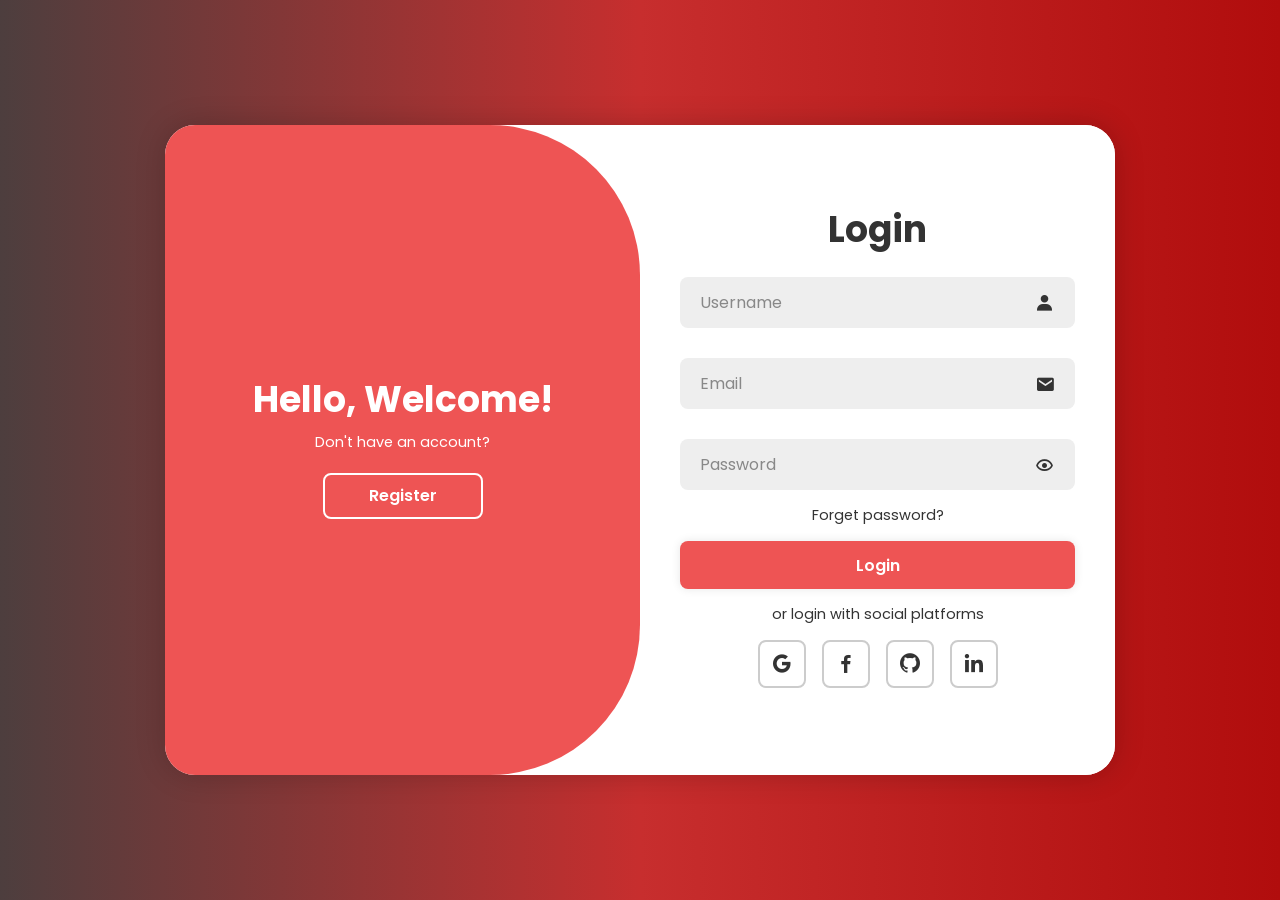
==== Modernlogin1/index.html @ 142dfd2f "first commit" ====
<!doctype html>
<html lang="en">
  <head>
    <meta charset="UTF-8" />
    <meta name="viewport" content="width=device-width, initial-scale=1.0" />
    <title>Login/Signup Form</title>
    <link rel="stylesheet" href="style.css" />
    <link
      href="https://unpkg.com/boxicons@2.1.4/css/boxicons.min.css"
      rel="stylesheet"
    />
  </head>
  <body>
    <!--modern login -->
    <div class="container">
      <!-- login Form -->
      <div class="form-box login">
        <form action="#">
          <h1>Login</h1>
          <div class="input-box">
            <input type="text" id="lu" placeholder="Username" required />
            <i class="bx bxs-user"></i>
            <div class="error"></div>
          </div>
          <div class="input-box">
            <input type="email" id="le" placeholder="Email" required />
            <i class="bx bxs-envelope"></i>
            <div class="error"></div>
          </div>
          <div class="input-box">
            <input type="password" id="lp" placeholder="Password" required />
             
            <i class="bx bx-show toggle-password" onclick="togglePassword('lp', this)"></i>
            <div class="error"></div>
          </div>
          <div class="forgot-link">
            <a href="#"
              ><p class="fp" onclick="Forget()">Forget password?</p></a
            >
          </div>
          <button type="submit" class="btn" onclick="Login(event)">
            Login
          </button>
          <p>or login with social platforms</p>
          <div class="social-icons">
            <a href="https://www.google.com/" target="_blank"
              ><i class="bx bxl-google"></i
            ></a>
            <a href="https://www.facebook.com/" target="_blank"
              ><i class="bx bxl-facebook"></i
            ></a>
            <a href="https://git-scm.com/install/windows" target="_blank"
              ><i class="bx bxl-github"></i
            ></a>
            <a
              href="https://www.linkedin.com/in/ramya-kannan-345533237"
              target="_blank"
              ><i class="bx bxl-linkedin"></i
            ></a>
          </div>
        </form>
      </div>
      <!-- Register form -->
      <div class="form-box register">
        <form action="#">
          <h1>Registration</h1>
          <div class="input-box">
            <input type="text" id="ru" placeholder="Username" required />
            <i class="bx bxs-user"></i>
            <div class="error"></div>
          </div>
          <div class="input-box">
            <input type="email" id="re" placeholder="Email" required />
            <i class="bx bxs-envelope"></i>
            <div class="error"></div>
          </div>
          <div class="input-box">
            <input type="password" id="rp" placeholder="Password" required />
         
            <i class="bx bx-show toggle-password" onclick="togglePassword('rp', this)"></i>
            <div class="error"></div>
          </div>
          <div class="input-box">
            <input
              type="password"
              id="rrp"
              placeholder="Re-type Password"
              required
            />
            
            <i class="bx bx-show toggle-password" onclick="togglePassword('rrp', this)"></i>
            <div class="error"></div>
          </div>
          <button type="submit" class="btn" onclick="Register(event)">
            Register
          </button>
          <p>or register with social platforms</p>
          <div class="social-icons">
            <a href="https://www.google.com/" target="_blank"
              ><i class="bx bxl-google"></i
            ></a>
            <a href="https://www.facebook.com/" target="_blank"
              ><i class="bx bxl-facebook"></i
            ></a>
            <a href="https://git-scm.com/install/windows" target="_blank"
              ><i class="bx bxl-github"></i
            ></a>
            <a
              href="https://www.linkedin.com/in/ramya-kannan-345533237"
              target="_blank"
              ><i class="bx bxl-linkedin"></i
            ></a>
          </div>
        </form>
      </div>
      <!-- Forgot Password Form -->
      <div class="form-box forget">
        <form action="#">
          <h1>Forgot Password</h1>

          <div class="input-box">
            <input
              type="email"
              id="fe"
              placeholder="Enter your email"
              required
            />
            <i class="bx bxs-envelope"></i>
            <div class="error"></div>
          </div>

          <button type="submit" class="btn" onclick="Forget(event)">
            Send Reset Link
          </button>

          <p>Remember password?</p>
          <button type="button" class="btn login-btn2">Back to Login</button>
        </form>
      </div>

      <div class="toggle-box">
        <!-- toggle box left -->
        <div class="toggle-panel toggle-left">
          <h1>Hello, Welcome!</h1>
          <p>Don't have an account?</p>
          <button class="btn register-btn">Register</button>
        </div>
        <!-- toggle box right -->
        <div class="toggle-panel toggle-right">
          <h1>Welcome Back!</h1>
          <p>Already have an account?</p>
          <button class="btn login-btn">Login</button>
        </div>
      </div>
    </div>
 
    <script src="index.js"></script>
  </body>
</html>
---- Modernlogin1/style.css ----
@import url("https://fonts.googleapis.com/css2?family=Poppins:ital,wght@0,100;0,200;0,300;0,400;0,500;0,600;0,700;0,800;0,900;1,100;1,200;1,300;1,400;1,500;1,600;1,700;1,800;1,900&display=swap");

* {
  margin: 0;
  padding: 0;
  box-sizing: border-box;
  font-family: "Poppins", sans-serif;
  text-decoration: none;
  list-style: none;
}

body {
  display: flex;
  justify-content: center;
  align-items: center;
  min-height: 100vh;
  background: linear-gradient(90deg, #4d3e3e, #c72e2e, #b10d0d);
}

.container {
  position: relative;
  width: 950px;
  height: 650px;
  background: #fff;
  margin: 20px;
  border-radius: 30px;
  box-shadow: 0 0 30px rgba(0, 0, 0, 0.2);
  overflow: hidden;
}

.container h1 {
  font-size: 36px;
  margin: -10px 0;
}

.container p {
  font-size: 14.5px;
  margin: 15px 0;
}

form {
  width: 100%;
}

.form-box {
  position: absolute;
  right: 0;
  width: 50%;
  height: 100%;
  background: #fff;
  display: flex;
  align-items: center;
  color: #333;
  text-align: center;
  padding: 40px;
  z-index: 1;
  transition: 0.6s ease-in-out 1.2s, visibility 0s 1s;
}

.container.active .form-box {
  right: 50%;
}

.form-box.register {
  visibility: hidden;
}
.container.active .form-box.register {
  visibility: visible;
}

.input-box {
  position: relative;
  margin: 30px 0;
}

.input-box input {
  width: 100%;
  padding: 13px 50px 13px 20px;
  background: #eee;
  border-radius: 8px;
  border: none;
  outline: none;
  font-size: 16px;
  color: #333;
  font-weight: 500;
}

.input-box input::placeholder {
  color: #888;
  font-weight: 400;
}

.input-box i {
  position: absolute;
  right: 20px;
  top: 50%;
  transform: translateY(-50%);
  font-size: 20px;
}

.forgot-link {
  margin: -15px 0 15px;
}
.forgot-link a {
  font-size: 14.5px;
  color: #333;
}

.btn {
  width: 100%;
  height: 48px;
  background:#ee5454;
  border-radius: 8px;
  box-shadow: 0 0 10px rgba(0, 0, 0, 0.1);
  border: none;
  cursor: pointer;
  font-size: 16px;
  color: #fff;
  font-weight: 600;
}

.social-icons {
  display: flex;
  justify-content: center;
}

.social-icons a {
  display: inline-flex;
  padding: 10px;
  border: 2px solid #ccc;
  border-radius: 8px;
  font-size: 24px;
  color: #333;
  margin: 0 8px;
}

.toggle-box {
  position: absolute;
  width: 100%;
  height: 100%;
}

.toggle-box::before {
  content: "";
  position: absolute;
  left: -250%;
  width: 300%;
  height: 100%;
  background: #ee5454;
  /* border: 2px solid red; */
  border-radius: 150px;
  z-index: 2;
  transition: 1.8s ease-in-out;
}

.container.active .toggle-box::before {
  left: 50%;
}

.toggle-panel {
  position: absolute;
  width: 50%;
  height: 100%;
  /* background: seagreen; */
  color: #fff;
  display: flex;
  flex-direction: column;
  justify-content: center;
  align-items: center;
  z-index: 2;
  transition: 0.6s ease-in-out;
}

.toggle-panel.toggle-left {
  left: 0;
  transition-delay: 1.2s;
}
.container.active .toggle-panel.toggle-left {
  left: -50%;
  transition-delay: 0.6s;
}

.toggle-panel.toggle-right {
  right: -50%;
  transition-delay: 0.6s;
}
.container.active .toggle-panel.toggle-right {
  right: 0;
  transition-delay: 1.2s;
}

.toggle-panel p {
  margin-bottom: 20px;
}

.toggle-panel .btn {
  width: 160px;
  height: 46px;
  background: transparent;
  border: 2px solid #fff;
  box-shadow: none;
}

@media screen and (max-width: 650px) {
  .container {
    height: calc(100vh - 40px);
  }

  .form-box {
    bottom: 0;
    width: 100%;
    height: 70%;
  }

  .container.active .form-box {
    right: 0;
    bottom: 30%;
  }

  .toggle-box::before {
    left: 0;
    top: -270%;
    width: 100%;
    height: 300%;
    border-radius: 20vw;
  }

  .container.active .toggle-box::before {
    left: 0;
    top: 70%;
  }

  .container.active .toggle-panel.toggle-left {
    left: 0;
    top: -30%;
  }

  .toggle-panel {
    width: 100%;
    height: 30%;
  }
  .toggle-panel.toggle-left {
    top: 0;
  }
  .toggle-panel.toggle-right {
    right: 0;
    bottom: -30%;
  }

  .container.active .toggle-panel.toggle-right {
    bottom: 0;
  }
}

/* @media screen and (max-width: 400px) {
  .form-box {
    padding: 20px;
  }

  .toggle-panel h1 {
    font-size: 30px;
  }
} */
 @media screen and (max-width:400px){

.container{
width:100%;
margin:10px;
}

.form-box{
padding:18px;
}

.container h1{
font-size:22px;
}

.input-box input{
font-size:13px;
padding:10px 35px 10px 12px;
}

.btn{
height:40px;
font-size:13px;
}

.toggle-panel h1{
font-size:22px;
}

.toggle-panel p{
font-size:12px;
}

}


 

.input-box input:focus{
     outline:none;
  border-color:#207d99;
  box-shadow:0 0 0 2px rgba(121,32,153,0.15);
}
.input-box .error{
    color:rgb(242, 18, 18);
    font-size:16px;
    text-align: left;
 
}
/* forget password hidden css */
/* hide forget form initially */
/* Hide login & register when forget is active */
.container.forget .form-box.login,
.container.forget .form-box.register{
  visibility: hidden;
}

/* Show forgot password form */
.form-box.forget{
  visibility: hidden;
  right:10%;
}

.container.forget .form-box.forget{
  visibility: visible;
  right: 0;
  width: 50%;
  z-index: 5;
}

/* Hide toggle animation when forget is active */
/* .container.forget .toggle-box,
.container.forget .toggle-panel{
  display: none;
} */
/* dynamic class add in js  */
.input-box.success input{
    border-color: #0cc477;
}

.input-box.error input{
    border-color:rgb(206, 67, 67);
}
/* pasword icon */
.toggle-password {
  position: absolute;
  right: 40px;
  cursor: pointer;
  font-size: 18px;
}
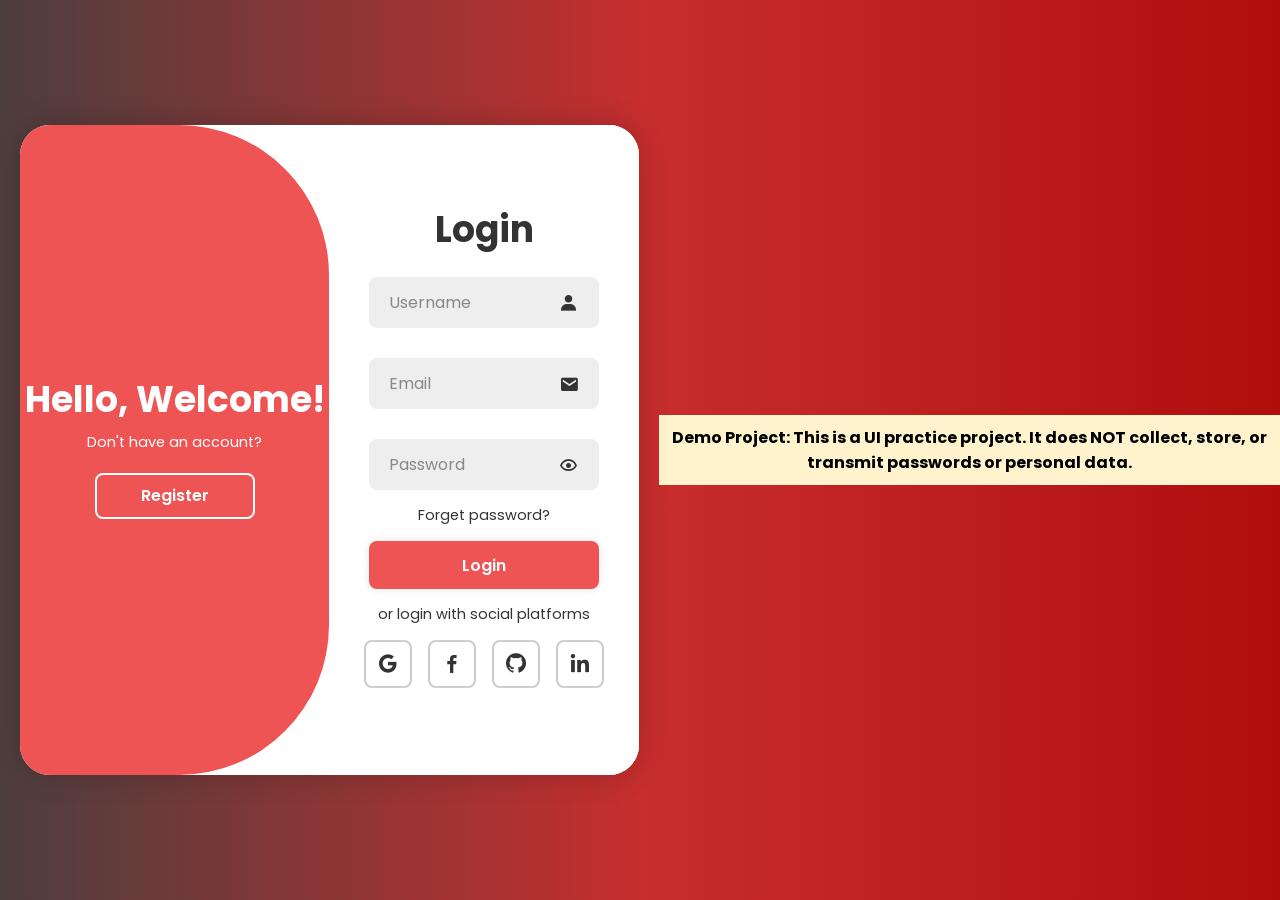
==== commit 52d71c8b: "Update index.html with meta tag and demo notice Added meta tag for robots and updated title. Include" ====
--- a/Modernlogin1/index.html
+++ b/Modernlogin1/index.html
@@ -2,8 +2,8 @@
 <html lang="en">
   <head>
     <meta charset="UTF-8" />
-    <meta name="viewport" content="width=device-width, initial-scale=1.0" />
-    <title>Login/Signup Form</title>
+  <meta name="robots" content="noindex,nofollow">
+   <title>Frontend Demo – Login UI</title>
     <link rel="stylesheet" href="style.css" />
     <link
       href="https://unpkg.com/boxicons@2.1.4/css/boxicons.min.css"
@@ -153,7 +153,10 @@
         </div>
       </div>
     </div>
- 
+ <div style="background:#fff3cd;padding:10px;text-align:center;font-weight:bold;">
+Demo Project: This is a UI practice project.  
+It does NOT collect, store, or transmit passwords or personal data.
+</div>
     <script src="index.js"></script>
   </body>
 </html>
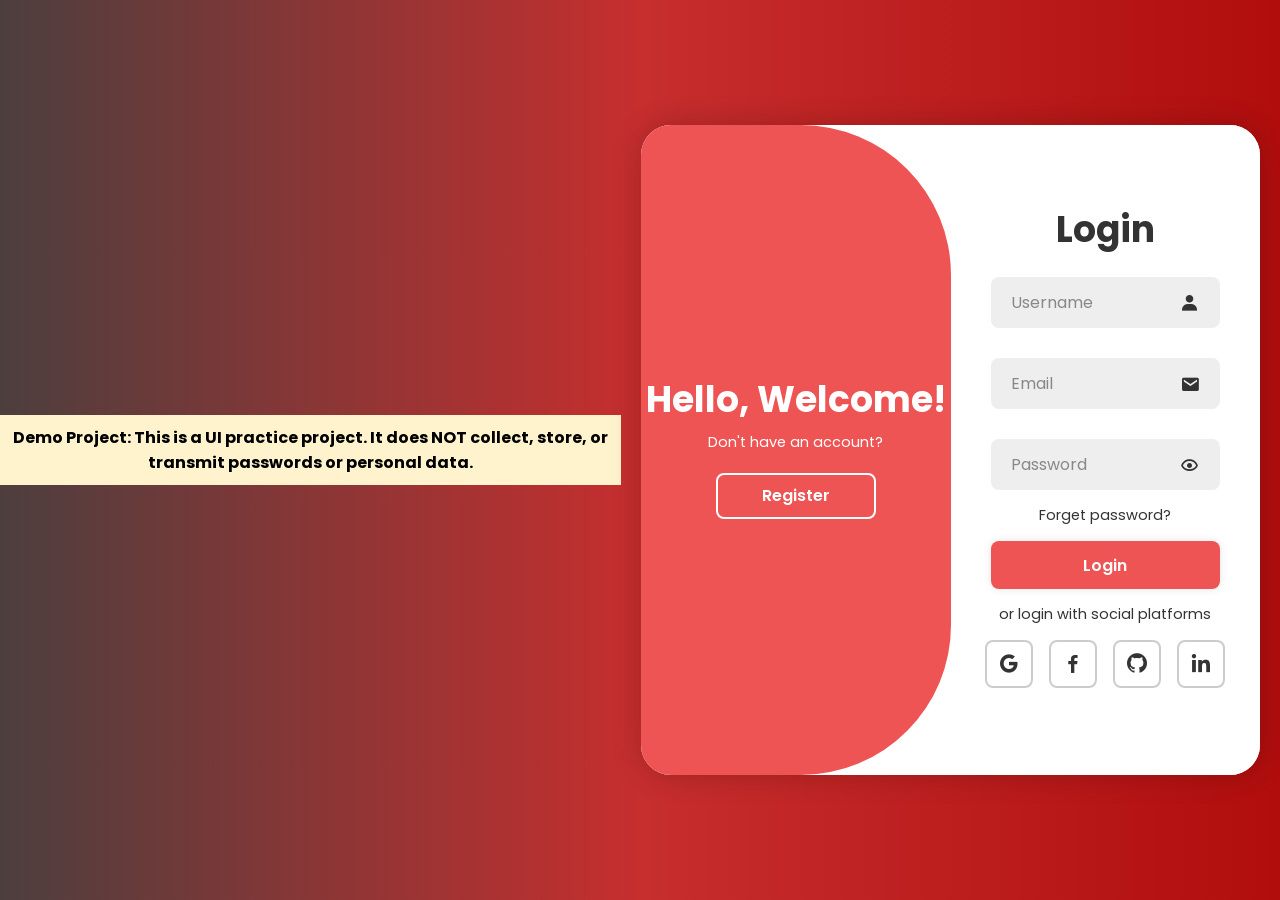
==== commit 3bb46fc3: "Add demo project notice to index.html Added a demo project notice to the top of the page." ====
--- a/Modernlogin1/index.html
+++ b/Modernlogin1/index.html
@@ -11,6 +11,10 @@
     />
   </head>
   <body>
+     <div style="background:#fff3cd;padding:10px;text-align:center;font-weight:bold;">
+Demo Project: This is a UI practice project.  
+It does NOT collect, store, or transmit passwords or personal data.
+</div>
     <!--modern login -->
     <div class="container">
       <!-- login Form -->
@@ -153,10 +157,7 @@
         </div>
       </div>
     </div>
- <div style="background:#fff3cd;padding:10px;text-align:center;font-weight:bold;">
-Demo Project: This is a UI practice project.  
-It does NOT collect, store, or transmit passwords or personal data.
-</div>
+
     <script src="index.js"></script>
   </body>
 </html>
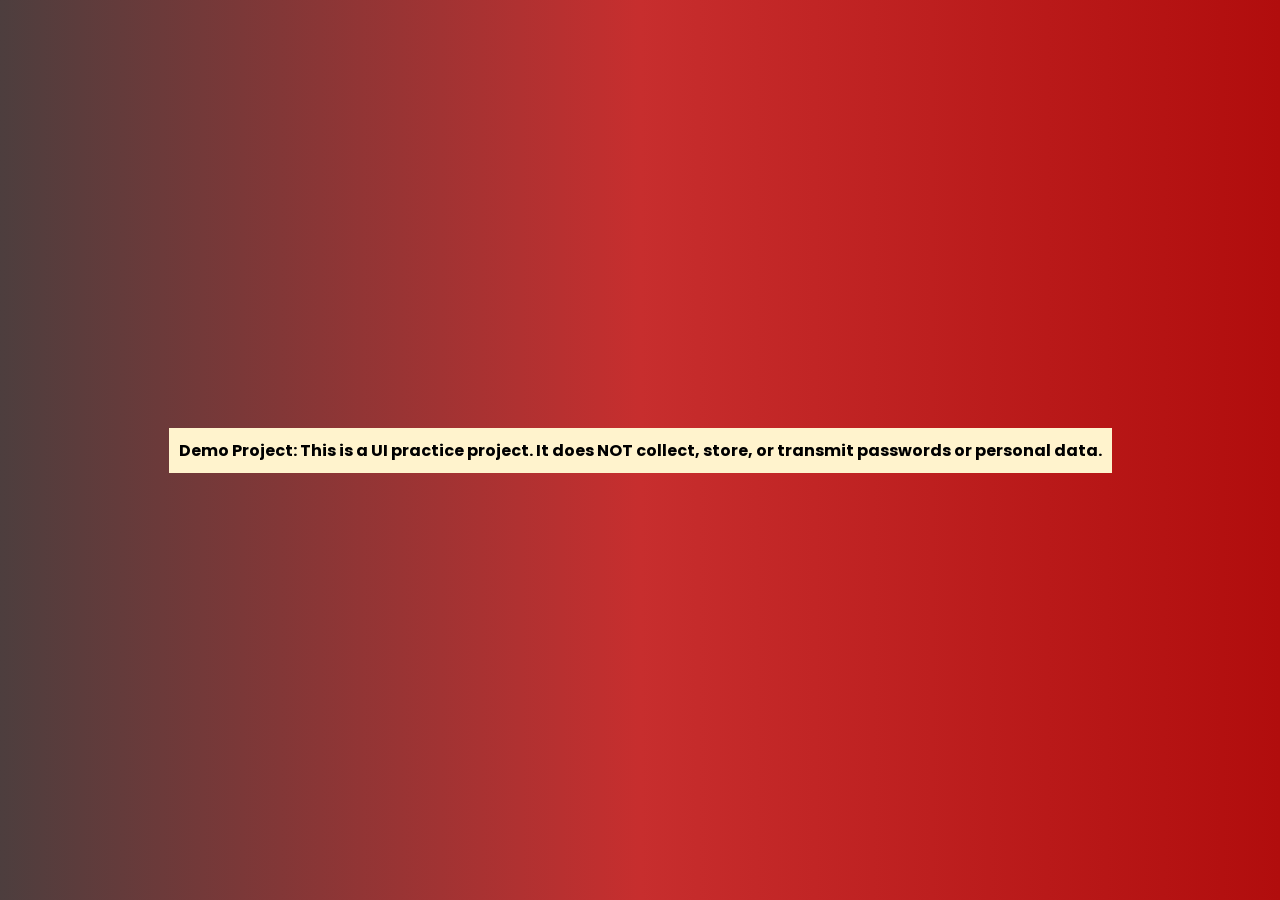
==== commit 2172ae8d: "Refactor HTML structure and update styling" ====
--- a/Modernlogin1/index.html
+++ b/Modernlogin1/index.html
@@ -11,11 +11,13 @@
     />
   </head>
   <body>
-     <div style="background:#fff3cd;padding:10px;text-align:center;font-weight:bold;">
+    <div class="main-wrapper">
+       <div class="container1" style="background:#fff3cd;padding:10px;text-align:center;font-weight:bold;">
 Demo Project: This is a UI practice project.  
 It does NOT collect, store, or transmit passwords or personal data.
-</div>
-    <!--modern login -->
+    </div>
+
+       <!--modern login -->
     <div class="container">
       <!-- login Form -->
       <div class="form-box login">
@@ -157,6 +159,9 @@
         </div>
       </div>
     </div>
+    </div>
+      
+   
 
     <script src="index.js"></script>
   </body>
--- a/Modernlogin1/style.css
+++ b/Modernlogin1/style.css
@@ -10,19 +10,21 @@
 }
 
 body {
-  display: flex;
-  justify-content: center;
+    display: flex;
+  flex-direction:column;
+  justify-content: center;gap:20px;
   align-items: center;
   min-height: 100vh;
   background: linear-gradient(90deg, #4d3e3e, #c72e2e, #b10d0d);
 }
-
+ 
 .container {
+
   position: relative;
-  width: 950px;
-  height: 650px;
+ max-width:800px;
+  height: auto;
   background: #fff;
-  margin: 20px;
+  margin:0;
   border-radius: 30px;
   box-shadow: 0 0 30px rgba(0, 0, 0, 0.2);
   overflow: hidden;
@@ -350,4 +352,4 @@
   right: 40px;
   cursor: pointer;
   font-size: 18px;
-}+}
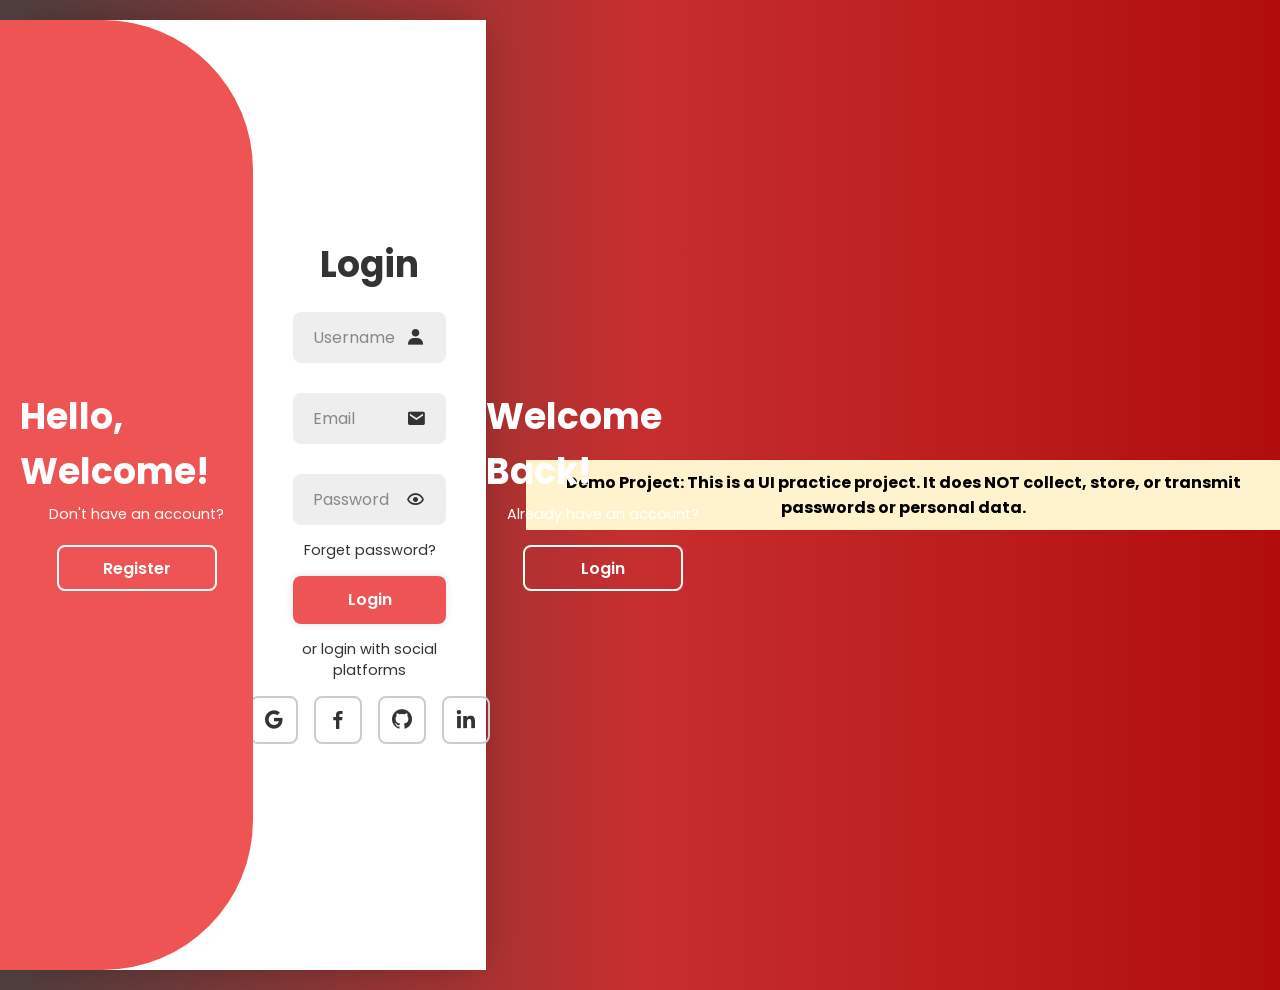
==== commit f5c03d3a: "Update index.html" ====
--- a/Modernlogin1/index.html
+++ b/Modernlogin1/index.html
@@ -11,11 +11,7 @@
     />
   </head>
   <body>
-    <div class="main-wrapper">
-       <div class="container1" style="background:#fff3cd;padding:10px;text-align:center;font-weight:bold;">
-Demo Project: This is a UI practice project.  
-It does NOT collect, store, or transmit passwords or personal data.
-    </div>
+ 
 
        <!--modern login -->
     <div class="container">
@@ -159,10 +155,14 @@
         </div>
       </div>
     </div>
-    </div>
+  
       
    
-
+    
+       <div class="container1" style="background:#fff3cd;padding:10px;text-align:center;font-weight:bold;">
+Demo Project: This is a UI practice project.  
+It does NOT collect, store, or transmit passwords or personal data.
+    </div>
     <script src="index.js"></script>
   </body>
 </html>
--- a/Modernlogin1/style.css
+++ b/Modernlogin1/style.css
@@ -8,11 +8,16 @@
   text-decoration: none;
   list-style: none;
 }
-
+ 
+.container1{
+  width:100%;
+  max-width:800px;
+}
 body {
     display: flex;
-  flex-direction:column;
-  justify-content: center;gap:20px;
+ 
+  justify-content: center;
+  gap:20px;
   align-items: center;
   min-height: 100vh;
   background: linear-gradient(90deg, #4d3e3e, #c72e2e, #b10d0d);
@@ -21,13 +26,14 @@
 .container {
 
   position: relative;
- max-width:800px;
-  height: auto;
+  width:800px;
+ 
+  height:950px;
   background: #fff;
-  margin:0;
+  margin:20px;
   border-radius: 30px;
   box-shadow: 0 0 30px rgba(0, 0, 0, 0.2);
-  overflow: hidden;
+   
 }
 
 .container h1 {
